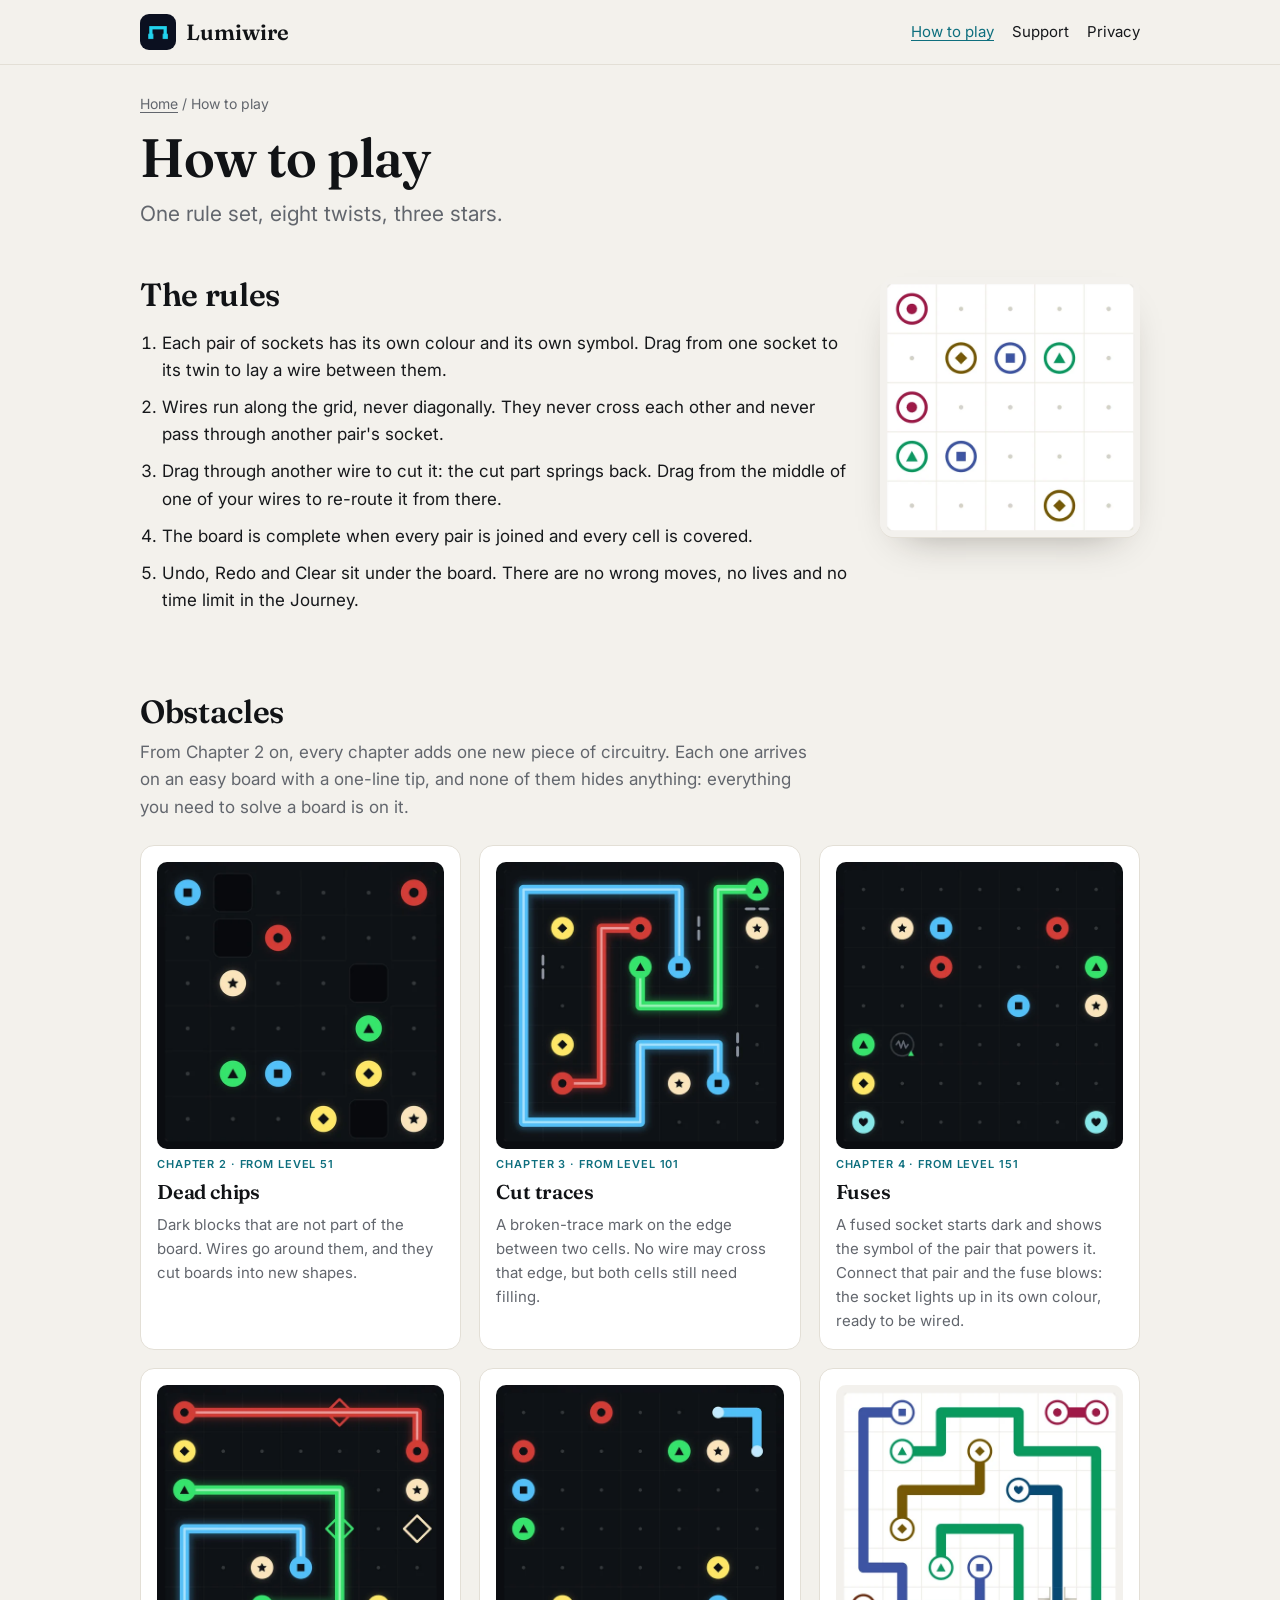
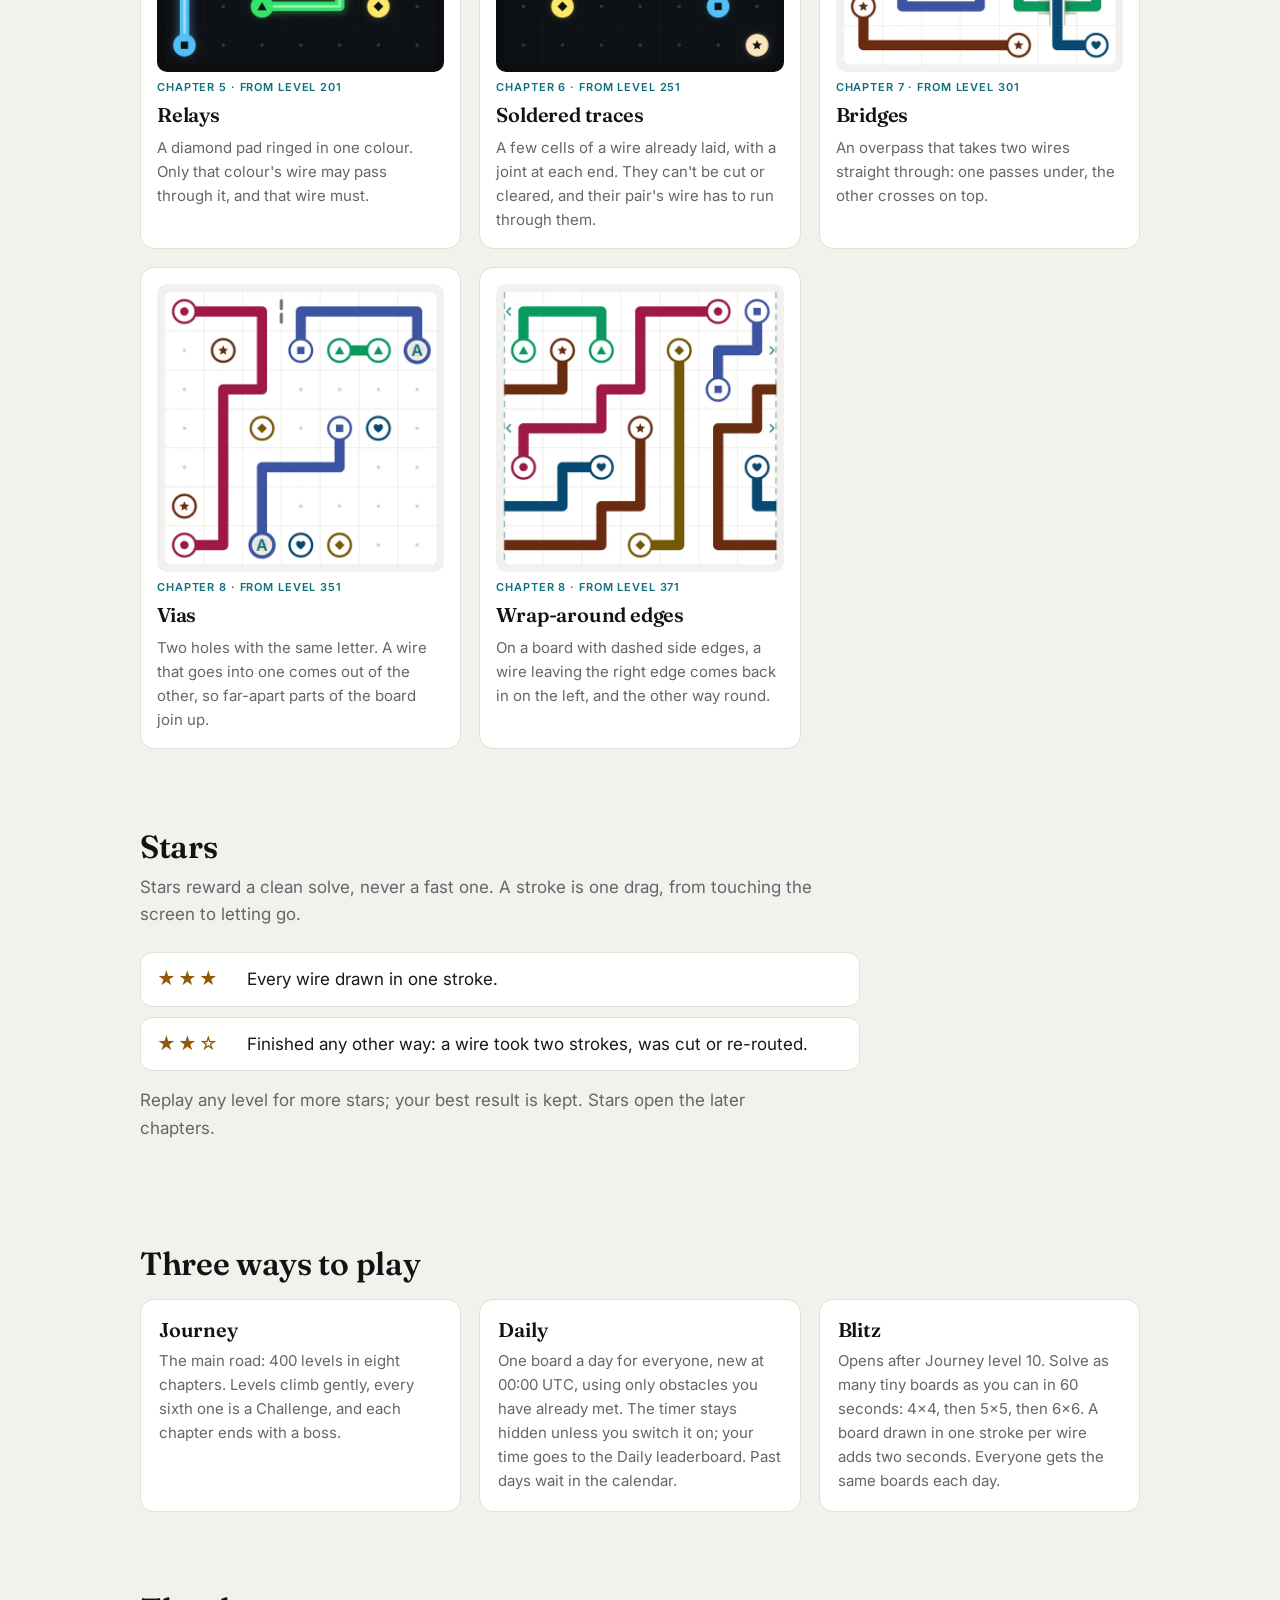
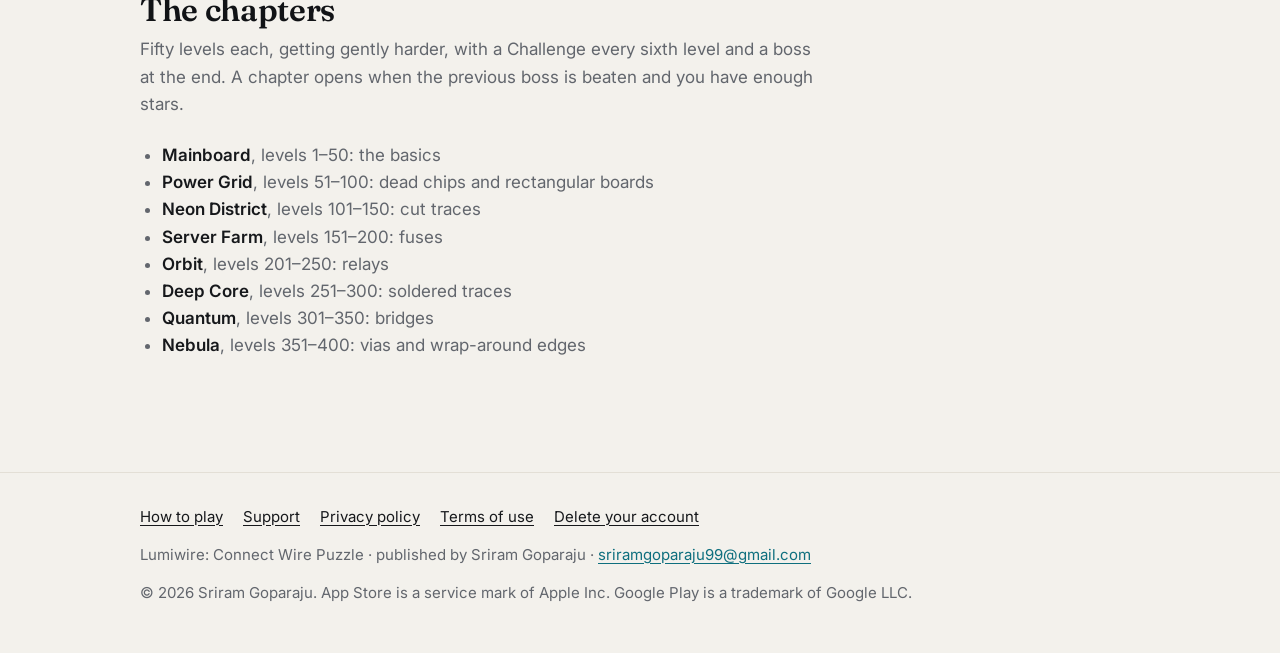
==== docs/how-to-play/index.html @ 6d9d4642 "Lumiwire website (W1): generator, legal texts, built site in docs/ From the Inkbloom site generator," ====
<!DOCTYPE html>
<html lang="en">
<head>
<meta charset="utf-8">
<meta name="viewport" content="width=device-width, initial-scale=1">
<title>How to play Lumiwire</title>
<meta name="description" content="The rules of Lumiwire, every obstacle (dead chips, cut traces, fuses, relays, soldered traces, bridges, vias, wrap-around edges), stars, Journey, Daily and Blitz.">
<link rel="canonical" href="https://sriramgoparaju.github.io/lumiwire-site/how-to-play/">
<meta property="og:title" content="How to play Lumiwire">
<meta property="og:description" content="The rules of Lumiwire, every obstacle (dead chips, cut traces, fuses, relays, soldered traces, bridges, vias, wrap-around edges), stars, Journey, Daily and Blitz.">
<meta property="og:image" content="https://sriramgoparaju.github.io/lumiwire-site/assets/icon-512.png">
<meta property="og:type" content="website">
<meta name="theme-color" content="#F3F1EC" media="(prefers-color-scheme: light)">
<meta name="theme-color" content="#0B0D11" media="(prefers-color-scheme: dark)">
<link rel="icon" type="image/png" href="../assets/icon-192.png">
<link rel="apple-touch-icon" href="../assets/apple-touch-icon.png">
<link rel="preconnect" href="https://fonts.googleapis.com">
<link rel="preconnect" href="https://fonts.gstatic.com" crossorigin>
<link href="https://fonts.googleapis.com/css2?family=Fraunces:opsz,wght@9..144,600&family=Inter:wght@400;600&display=swap" rel="stylesheet">
<link rel="stylesheet" href="../assets/site.css">
</head>
<body>
<header class="site-head">
  <div class="wrap">
    <a class="brand" href="../"><img src="../assets/icon-192.png" alt="" width="36" height="36">Lumiwire</a>
    <nav class="site-nav" aria-label="Main">
      <a href="../how-to-play/" aria-current="page">How to play</a>
      <a href="../support/">Support</a>
      <a href="../privacy/">Privacy</a>
    </nav>
  </div>
</header>
<main>

<div class="wrap">
  <p class="crumbs"><a href="../">Home</a> / How to play</p>
  <section class="page-head"><h1>How to play</h1>
    <p class="essence">One rule set, eight twists, three stars.</p></section>

  <section class="section basics" aria-labelledby="h-rules">
    <div>
      <h2 id="h-rules">The rules</h2>
      <ol class="rules"><li>Each pair of sockets has its own colour and its own symbol. Drag from one socket to its twin to lay a wire between them.</li><li>Wires run along the grid, never diagonally. They never cross each other and never pass through another pair&#x27;s socket.</li><li>Drag through another wire to cut it: the cut part springs back. Drag from the middle of one of your wires to re-route it from there.</li><li>The board is complete when every pair is joined and every cell is covered.</li><li>Undo, Redo and Clear sit under the board. There are no wrong moves, no lives and no time limit in the Journey.</li></ol>
    </div>
    <img class="board-pic" src="../assets/board-basics.webp" alt="Level 1: a five-by-five board with four pairs of sockets, each with its own colour and symbol." width="600" height="600">
  </section>

  <section class="section" aria-labelledby="h-obstacles">
    <h2 id="h-obstacles">Obstacles</h2>
    <p class="intro">From Chapter 2 on, every chapter adds one new piece of circuitry. Each one arrives on an easy board with a one-line tip, and none of them hides anything: everything you need to solve a board is on it.</p>
    <div class="obstacles"><div class="obstacle"><img src="../assets/obstacle-dead.webp" alt="A dark board with four dead chips: square dark blocks in four cells." width="600" height="600" loading="lazy"><span class="tag">Chapter 2 · from level 51</span><h3>Dead chips</h3><p>Dark blocks that are not part of the board. Wires go around them, and they cut boards into new shapes.</p></div><div class="obstacle"><img src="../assets/obstacle-cut.webp" alt="A board with short dashed marks on three cell edges; the wires route around them." width="600" height="600" loading="lazy"><span class="tag">Chapter 3 · from level 101</span><h3>Cut traces</h3><p>A broken-trace mark on the edge between two cells. No wire may cross that edge, but both cells still need filling.</p></div><div class="obstacle"><img src="../assets/obstacle-fuse.webp" alt="A board with one dark socket carrying a fuse mark and a small green triangle, the pair that powers it." width="600" height="600" loading="lazy"><span class="tag">Chapter 4 · from level 151</span><h3>Fuses</h3><p>A fused socket starts dark and shows the symbol of the pair that powers it. Connect that pair and the fuse blows: the socket lights up in its own colour, ready to be wired.</p></div><div class="obstacle"><img src="../assets/obstacle-relay.webp" alt="A board with diamond-shaped pads; the red and green wires pass through the diamonds in their own colour." width="600" height="600" loading="lazy"><span class="tag">Chapter 5 · from level 201</span><h3>Relays</h3><p>A diamond pad ringed in one colour. Only that colour&#x27;s wire may pass through it, and that wire must.</p></div><div class="obstacle"><img src="../assets/obstacle-solder.webp" alt="A board with a short blue wire segment already laid in the top right corner." width="600" height="600" loading="lazy"><span class="tag">Chapter 6 · from level 251</span><h3>Soldered traces</h3><p>A few cells of a wire already laid, with a joint at each end. They can&#x27;t be cut or cleared, and their pair&#x27;s wire has to run through them.</p></div><div class="obstacle"><img src="../assets/obstacle-bridge.webp" alt="A solved light board where a green wire crosses over a dark blue wire on a bridge near the bottom right." width="600" height="600" loading="lazy"><span class="tag">Chapter 7 · from level 301</span><h3>Bridges</h3><p>An overpass that takes two wires straight through: one passes under, the other crosses on top.</p></div><div class="obstacle"><img src="../assets/obstacle-via.webp" alt="A light board with two holes marked A; the blue wire enters one and carries on from the other." width="600" height="600" loading="lazy"><span class="tag">Chapter 8 · from level 351</span><h3>Vias</h3><p>Two holes with the same letter. A wire that goes into one comes out of the other, so far-apart parts of the board join up.</p></div><div class="obstacle"><img src="../assets/obstacle-wrap.webp" alt="A solved light board with dashed left and right edges and small arrows where wires leave one side and enter the other." width="600" height="600" loading="lazy"><span class="tag">Chapter 8 · from level 371</span><h3>Wrap-around edges</h3><p>On a board with dashed side edges, a wire leaving the right edge comes back in on the left, and the other way round.</p></div></div>
  </section>

  <section class="section narrow" aria-labelledby="h-stars">
    <h2 id="h-stars">Stars</h2>
    <p class="intro">Stars reward a clean solve, never a fast one. A stroke is one drag, from touching the screen to letting go.</p>
    <ul class="stars"><li><span class="s" aria-label="3 stars">★★★</span><span>Every wire drawn in one stroke.</span></li><li><span class="s" aria-label="2 stars">★★☆</span><span>Finished any other way: a wire took two strokes, was cut or re-routed.</span></li></ul>
    <p class="intro" style="margin-top:16px">Replay any level for more stars; your best result is kept. Stars open the later chapters.</p>
  </section>

  <section class="section" aria-labelledby="h-modes">
    <h2 id="h-modes">Three ways to play</h2>
    <div class="modes"><div><h3>Journey</h3><p>The main road: 400 levels in eight chapters. Levels climb gently, every sixth one is a Challenge, and each chapter ends with a boss.</p></div><div><h3>Daily</h3><p>One board a day for everyone, new at 00:00 UTC, using only obstacles you have already met. The timer stays hidden unless you switch it on; your time goes to the Daily leaderboard. Past days wait in the calendar.</p></div><div><h3>Blitz</h3><p>Opens after Journey level 10. Solve as many tiny boards as you can in 60 seconds: 4×4, then 5×5, then 6×6. A board drawn in one stroke per wire adds two seconds. Everyone gets the same boards each day.</p></div></div>
  </section>

  <section class="section narrow" aria-labelledby="h-chapters">
    <h2 id="h-chapters">The chapters</h2>
    <p class="intro">Fifty levels each, getting gently harder, with a Challenge every sixth level and a boss at the end. A chapter opens when the previous boss is beaten and you have enough stars.</p>
    <ul class="chapters"><li><strong>Mainboard</strong>, levels 1–50: the basics</li><li><strong>Power Grid</strong>, levels 51–100: dead chips and rectangular boards</li><li><strong>Neon District</strong>, levels 101–150: cut traces</li><li><strong>Server Farm</strong>, levels 151–200: fuses</li><li><strong>Orbit</strong>, levels 201–250: relays</li><li><strong>Deep Core</strong>, levels 251–300: soldered traces</li><li><strong>Quantum</strong>, levels 301–350: bridges</li><li><strong>Nebula</strong>, levels 351–400: vias and wrap-around edges</li></ul>
  </section>
</div>

</main>
<footer class="site-foot">
  <div class="wrap">
    <div class="foot-links">
      <a href="../how-to-play/">How to play</a>
      <a href="../support/">Support</a>
      <a href="../privacy/">Privacy policy</a>
      <a href="../terms/">Terms of use</a>
      <a href="../delete-account/">Delete your account</a>
    </div>
    <p>Lumiwire: Connect Wire Puzzle · published by Sriram Goparaju · <a href="mailto:sriramgoparaju99@gmail.com">sriramgoparaju99@gmail.com</a></p>
    <p>© 2026 Sriram Goparaju. App Store is a service mark of Apple Inc. Google Play is a trademark of Google LLC.</p>
  </div>
</footer>
</body>
</html>
---- docs/assets/site.css ----
:root {
  /* The app's own tokens (src/theme): Paper (light) and Graphite (dark). */
  --ground: #F3F1EC; --card: #FFFFFF; --card2: #F8F6F2; --line: #E3DFD6;
  --fg: #16181B; --sub: #62666D; --title: #111316;
  --accent: #0E6F7E; --accent-soft: rgba(14, 111, 126, 0.10);
  --primary: #16181B; --primary-fg: #FFFFFF; --amber: #93590A;
  --shot-shadow: 0 1px 0 var(--line), 0 18px 40px -24px rgba(30, 25, 15, .45);
  --font-display: "Fraunces", Georgia, "Times New Roman", serif;
  --font-body: "Inter", "Segoe UI", system-ui, sans-serif;
  color-scheme: light;
}
@media (prefers-color-scheme: dark) {
  :root:not([data-theme="light"]) {
    --ground: #0B0D11; --card: #13171C; --card2: #191E24; --line: rgba(255, 255, 255, 0.08);
    --fg: #E4E7EB; --sub: #8B94A1; --title: #F5F6F8;
    --accent: #5AD1E6; --accent-soft: rgba(90, 209, 230, 0.14);
    --primary: #5AD1E6; --primary-fg: #071317; --amber: #E9B65A;
    --shot-shadow: 0 0 0 1px var(--line), 0 18px 40px -20px rgba(0, 0, 0, .8);
    --font-display: "Inter", "Segoe UI", system-ui, sans-serif;
    color-scheme: dark;
  }
}
:root[data-theme="dark"] {
  --ground: #0B0D11; --card: #13171C; --card2: #191E24; --line: rgba(255, 255, 255, 0.08);
  --fg: #E4E7EB; --sub: #8B94A1; --title: #F5F6F8;
  --accent: #5AD1E6; --accent-soft: rgba(90, 209, 230, 0.14);
  --primary: #5AD1E6; --primary-fg: #071317; --amber: #E9B65A;
  --shot-shadow: 0 0 0 1px var(--line), 0 18px 40px -20px rgba(0, 0, 0, .8);
  --font-display: "Inter", "Segoe UI", system-ui, sans-serif;
  color-scheme: dark;
}
* { box-sizing: border-box; }
html, body { margin: 0; }
body { background: var(--ground); color: var(--fg); font: 17px/1.6 var(--font-body); -webkit-font-smoothing: antialiased; }
a { color: var(--accent); text-underline-offset: 3px; }
a:hover { color: var(--title); }
a:focus-visible, .btn:focus-visible { outline: 2px solid var(--accent); outline-offset: 3px; border-radius: 4px; }
img { max-width: 100%; height: auto; }
.wrap { max-width: 1040px; margin: 0 auto; padding: 0 20px; }
.narrow { max-width: 720px; }
h1, h2, h3 { font-family: var(--font-display); font-weight: 600; color: var(--title); line-height: 1.15; text-wrap: balance; margin: 0; letter-spacing: -0.01em; }
h1 { font-size: clamp(34px, 6vw, 54px); }
h2 { font-size: clamp(24px, 3.2vw, 32px); }
h3 { font-size: 20px; }
p { margin: 0; }
.muted { color: var(--sub); }

/* Header and footer */
.site-head { border-bottom: 1px solid var(--line); }
.site-head .wrap { display: flex; align-items: center; justify-content: space-between; gap: 16px; padding-top: 14px; padding-bottom: 14px; flex-wrap: wrap; }
.brand { display: flex; align-items: center; gap: 10px; text-decoration: none; color: var(--title); font: 600 22px/1 var(--font-display); }
.brand img { width: 36px; height: 36px; border-radius: 9px; }
.site-nav { display: flex; gap: 18px; flex-wrap: wrap; font-size: 15px; }
.site-nav a { color: var(--fg); text-decoration: none; }
.site-nav a:hover, .site-nav a[aria-current="page"] { color: var(--accent); text-decoration: underline; }
.site-foot { border-top: 1px solid var(--line); margin-top: 72px; padding: 32px 0 48px; font-size: 15px; color: var(--sub); }
.site-foot .wrap { display: grid; gap: 14px; }
.foot-links { display: flex; flex-wrap: wrap; gap: 8px 20px; }
.foot-links a { color: var(--fg); }

/* Home */
.hero { padding: 64px 0 40px; display: grid; grid-template-columns: minmax(0, 1.3fr) minmax(0, 1fr); gap: 40px; align-items: center; }
.hero .lede { font-size: 20px; color: var(--sub); margin-top: 16px; max-width: 36ch; }
.hero-icon { justify-self: center; width: min(260px, 70vw); border-radius: 22%; box-shadow: var(--shot-shadow); }
.stores { display: flex; flex-wrap: wrap; gap: 12px; margin-top: 28px; }
.btn { display: inline-flex; flex-direction: column; justify-content: center; min-width: 190px; padding: 10px 18px; border-radius: 12px; background: var(--primary); color: var(--primary-fg); text-decoration: none; line-height: 1.2; }
.btn small { font-size: 12px; opacity: .8; }
.btn strong { font: 600 18px/1.2 var(--font-body); }
.btn:hover { color: var(--primary-fg); opacity: .92; }
.btn.soon { background: transparent; color: var(--fg); border: 1px solid var(--line); cursor: default; }
.btn.soon small { color: var(--accent); opacity: 1; font-weight: 600; }
.section { padding: 40px 0; }
.section > h2 { margin-bottom: 8px; }
.section > .intro { color: var(--sub); max-width: 62ch; margin-bottom: 24px; }
.strip { display: grid; grid-template-columns: repeat(4, minmax(0, 1fr)); gap: 12px; }
.strip div { background: var(--card); border: 1px solid var(--line); border-radius: 12px; padding: 16px; }
.strip strong { display: block; font: 600 28px/1.1 var(--font-display); color: var(--title); }
.strip span { font-size: 15px; color: var(--sub); }
.shots { display: grid; grid-template-columns: repeat(3, minmax(0, 1fr)); gap: 20px; margin: 0; }
.shots figure { margin: 0; display: grid; gap: 10px; justify-items: center; }
.shots img { border-radius: 22px; box-shadow: var(--shot-shadow); width: 100%; max-width: 300px; }
.shots figcaption { font-size: 15px; color: var(--sub); text-align: center; }
.features { display: grid; grid-template-columns: repeat(auto-fit, minmax(260px, 1fr)); gap: 28px 32px; }
.features h3 { margin-bottom: 6px; }
.features p { color: var(--sub); }

/* How to play */
.crumbs { font-size: 14px; color: var(--sub); padding-top: 28px; }
.crumbs a { color: var(--sub); }
.page-head { padding: 12px 0 8px; display: grid; gap: 10px; }
.page-head .essence { font: 400 21px/1.4 var(--font-body); color: var(--sub); }
.rules { margin: 16px 0 0; padding-left: 22px; display: grid; gap: 10px; }
.basics { display: grid; grid-template-columns: minmax(0, 1fr) minmax(0, 260px); gap: 28px; align-items: start; }
.board-pic { border-radius: 14px; box-shadow: var(--shot-shadow); width: 100%; }
.obstacles { display: grid; grid-template-columns: repeat(auto-fill, minmax(280px, 1fr)); gap: 18px; margin-top: 16px; }
.obstacle { background: var(--card); border: 1px solid var(--line); border-radius: 14px; padding: 16px; display: grid; gap: 10px; align-content: start; }
.obstacle img { border-radius: 10px; }
.obstacle .tag { font: 600 11px/1 var(--font-body); letter-spacing: .08em; text-transform: uppercase; color: var(--accent); }
.obstacle p { color: var(--sub); font-size: 15px; }
.stars { list-style: none; margin: 16px 0 0; padding: 0; display: grid; gap: 10px; }
.stars li { display: grid; grid-template-columns: 76px minmax(0, 1fr); gap: 14px; align-items: baseline; background: var(--card); border: 1px solid var(--line); border-radius: 12px; padding: 12px 16px; }
.stars .s { color: var(--amber); letter-spacing: 2px; font-size: 18px; }
.modes { display: grid; grid-template-columns: repeat(auto-fit, minmax(260px, 1fr)); gap: 18px; margin-top: 16px; }
.modes div { background: var(--card); border: 1px solid var(--line); border-radius: 14px; padding: 18px; display: grid; gap: 8px; align-content: start; }
.modes p { color: var(--sub); font-size: 15px; }
.chapters { margin: 14px 0 0; padding-left: 22px; color: var(--sub); }
.chapters strong { color: var(--fg); font-weight: 600; }
.where { background: var(--card); border: 1px solid var(--line); border-radius: 12px; padding: 16px 18px; color: var(--sub); }

/* Support */
.contact { background: var(--card); border: 1px solid var(--line); border-left: 4px solid var(--accent); border-radius: 12px; padding: 20px 22px; display: grid; gap: 8px; }
.contact .email { font: 600 22px/1.3 var(--font-display); word-break: break-word; }
details.faq { border-top: 1px solid var(--line); padding: 14px 0; }
details.faq:last-of-type { border-bottom: 1px solid var(--line); }
details.faq summary { cursor: pointer; font-weight: 600; list-style-position: outside; }
details.faq summary:focus-visible { outline: 2px solid var(--accent); outline-offset: 3px; }
details.faq p { color: var(--sub); margin-top: 8px; }

/* Legal pages */
.legal { padding-top: 32px; }
.legal h1 { font-size: clamp(30px, 5vw, 42px); margin-bottom: 6px; }
.legal h2 { font-size: 24px; margin: 36px 0 10px; }
.legal h3 { font-size: 19px; margin: 24px 0 8px; }
.legal p, .legal ul, .legal ol { margin: 0 0 14px; }
.legal li { margin-bottom: 6px; }
.legal .updated { color: var(--sub); font-size: 15px; margin-bottom: 18px; }
.legal .lede { font-size: 19px; color: var(--sub); }
.legal .short, .legal .box { background: var(--card); border: 1px solid var(--line); border-radius: 12px; padding: 16px 20px; margin: 20px 0; }
.legal .note { background: var(--accent-soft); border-radius: 12px; padding: 14px 18px; margin: 20px 0; }
.legal .short ul { margin: 0; }
.legal table { border-collapse: collapse; width: 100%; font-size: 15px; margin: 0 0 16px; display: block; overflow-x: auto; }
.legal th, .legal td { border: 1px solid var(--line); padding: 8px 10px; text-align: left; vertical-align: top; }

@media (max-width: 760px) {
  .hero { grid-template-columns: minmax(0, 1fr); padding-top: 40px; }
  .hero-icon { width: 140px; justify-self: start; order: -1; }
  .strip { grid-template-columns: repeat(2, minmax(0, 1fr)); }
  .shots { grid-template-columns: minmax(0, 1fr); }
  .basics { grid-template-columns: minmax(0, 1fr); }
}
@media (prefers-reduced-motion: reduce) { * { transition: none !important; } }
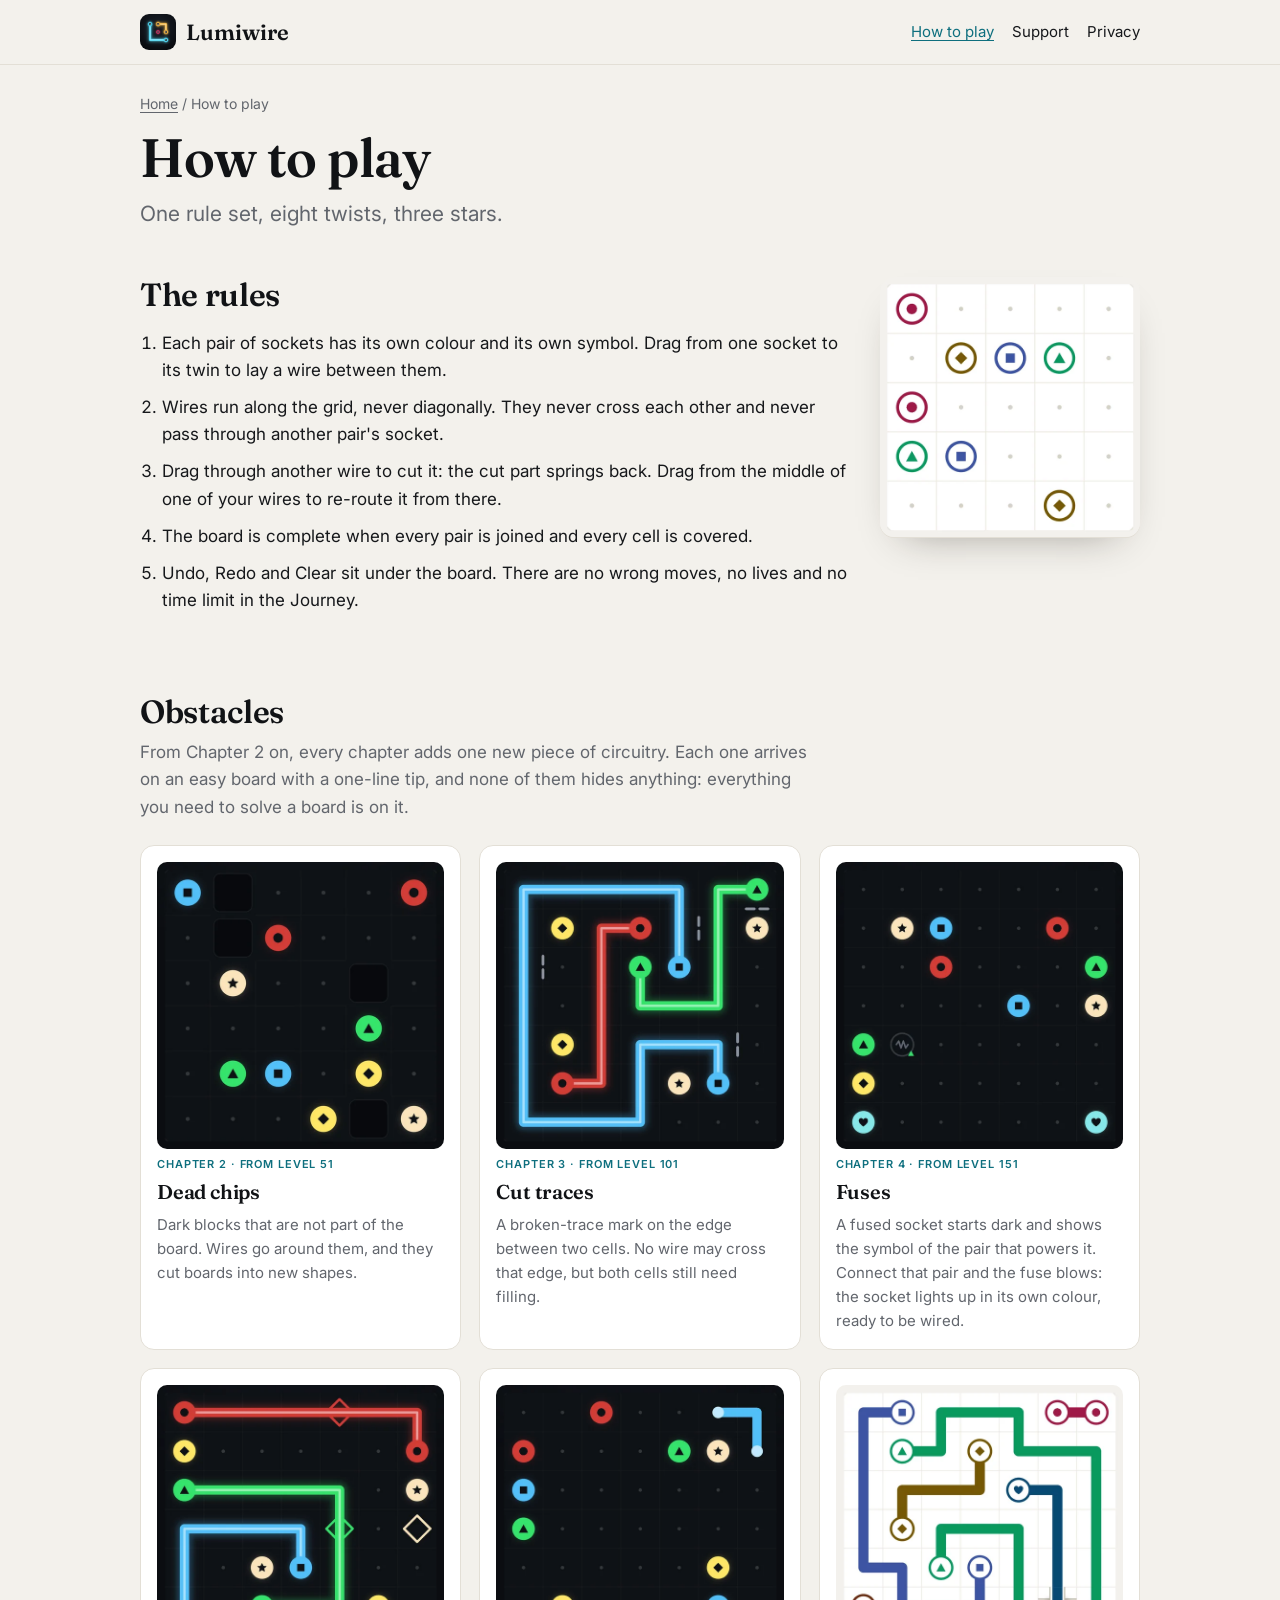
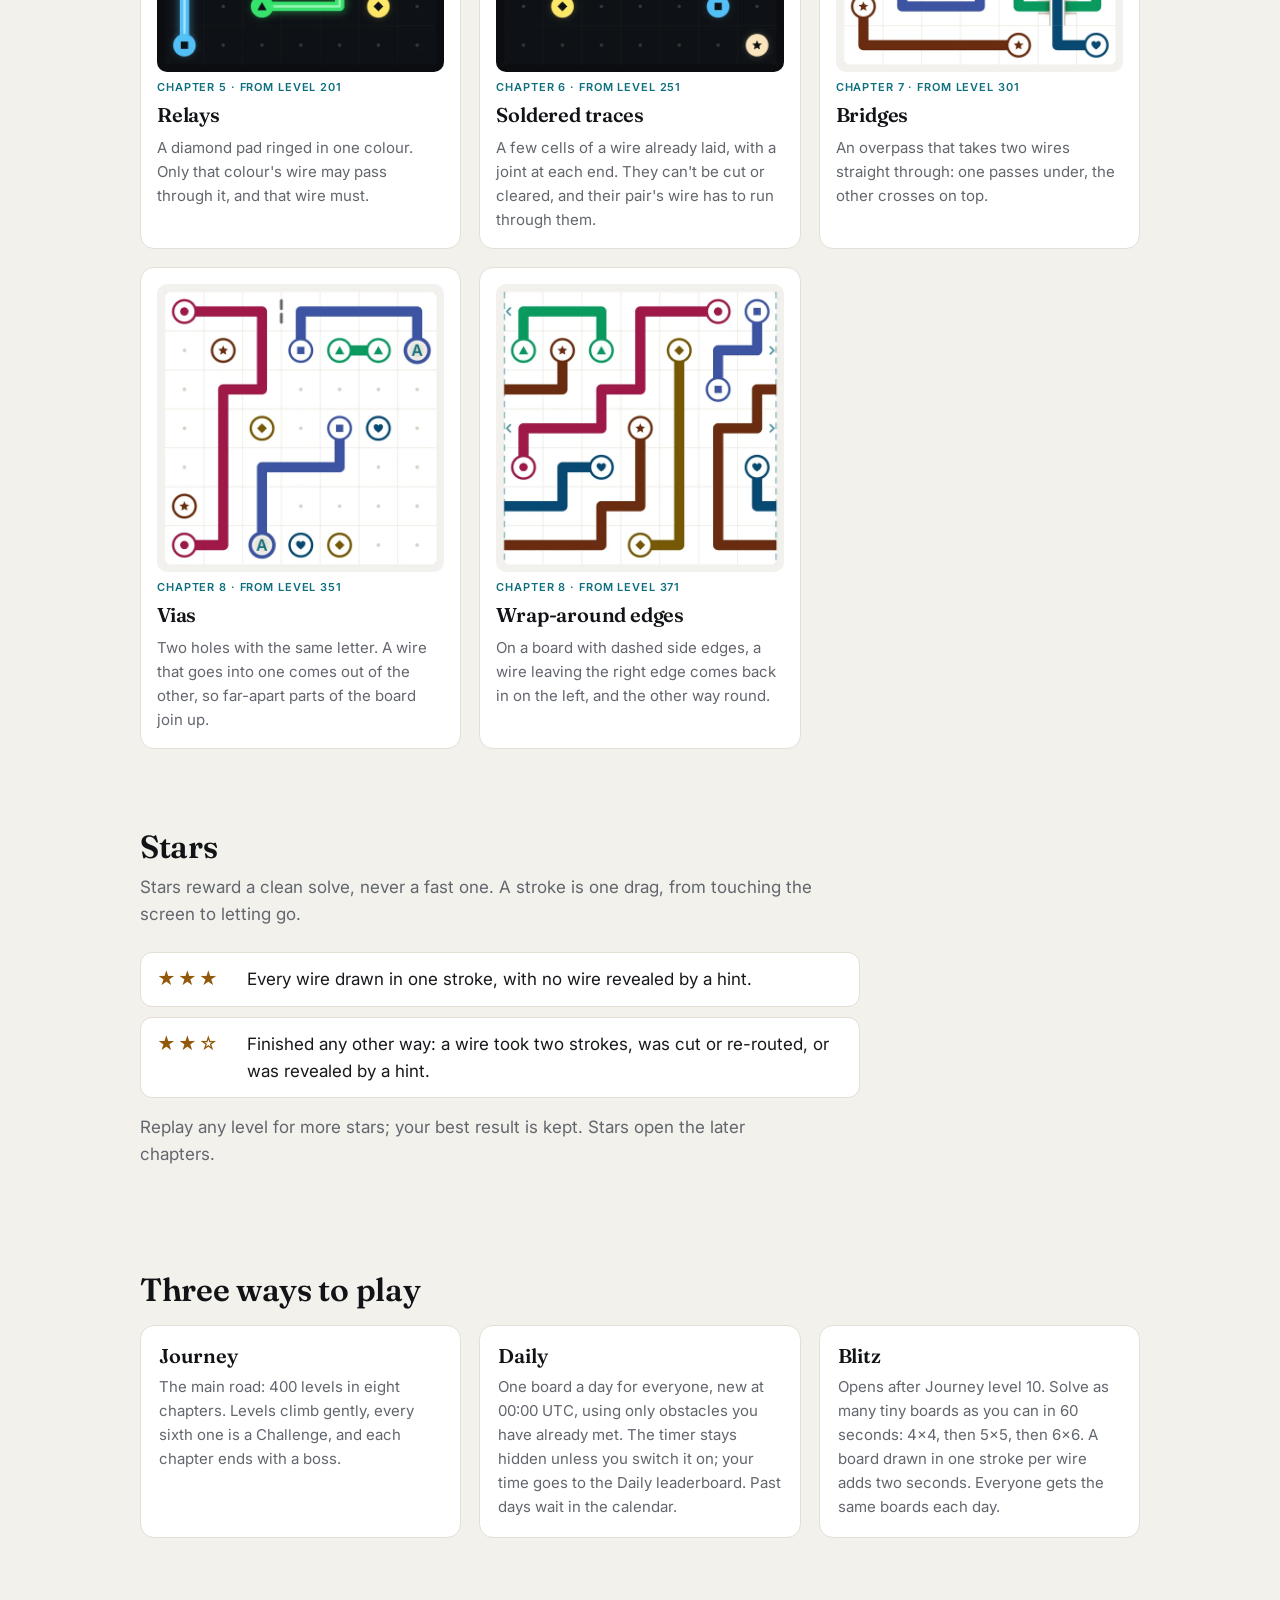
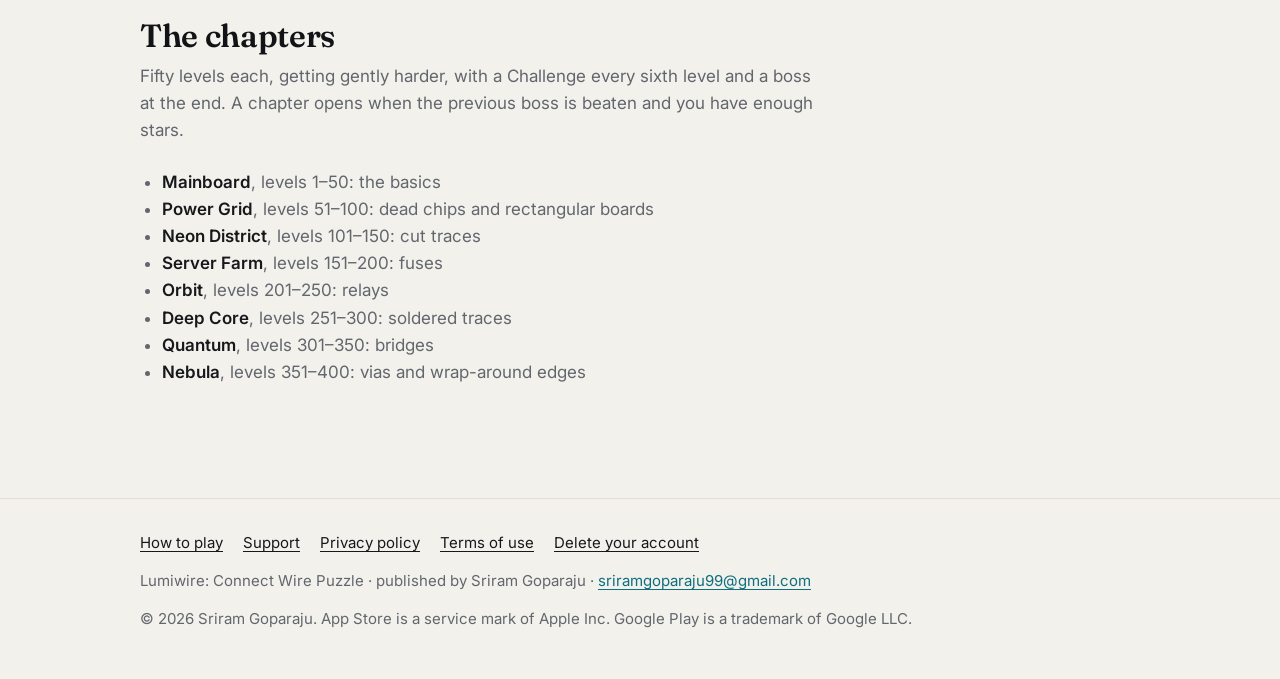
==== commit b8096e53: "SHOP_LIVE: ads, hints and purchases are in the Alpha build (Phase 10) Turns on the ads feature card," ====
--- a/docs/how-to-play/index.html
+++ b/docs/how-to-play/index.html
@@ -54,7 +54,7 @@
   <section class="section narrow" aria-labelledby="h-stars">
     <h2 id="h-stars">Stars</h2>
     <p class="intro">Stars reward a clean solve, never a fast one. A stroke is one drag, from touching the screen to letting go.</p>
-    <ul class="stars"><li><span class="s" aria-label="3 stars">★★★</span><span>Every wire drawn in one stroke.</span></li><li><span class="s" aria-label="2 stars">★★☆</span><span>Finished any other way: a wire took two strokes, was cut or re-routed.</span></li></ul>
+    <ul class="stars"><li><span class="s" aria-label="3 stars">★★★</span><span>Every wire drawn in one stroke, with no wire revealed by a hint.</span></li><li><span class="s" aria-label="2 stars">★★☆</span><span>Finished any other way: a wire took two strokes, was cut or re-routed, or was revealed by a hint.</span></li></ul>
     <p class="intro" style="margin-top:16px">Replay any level for more stars; your best result is kept. Stars open the later chapters.</p>
   </section>
 
